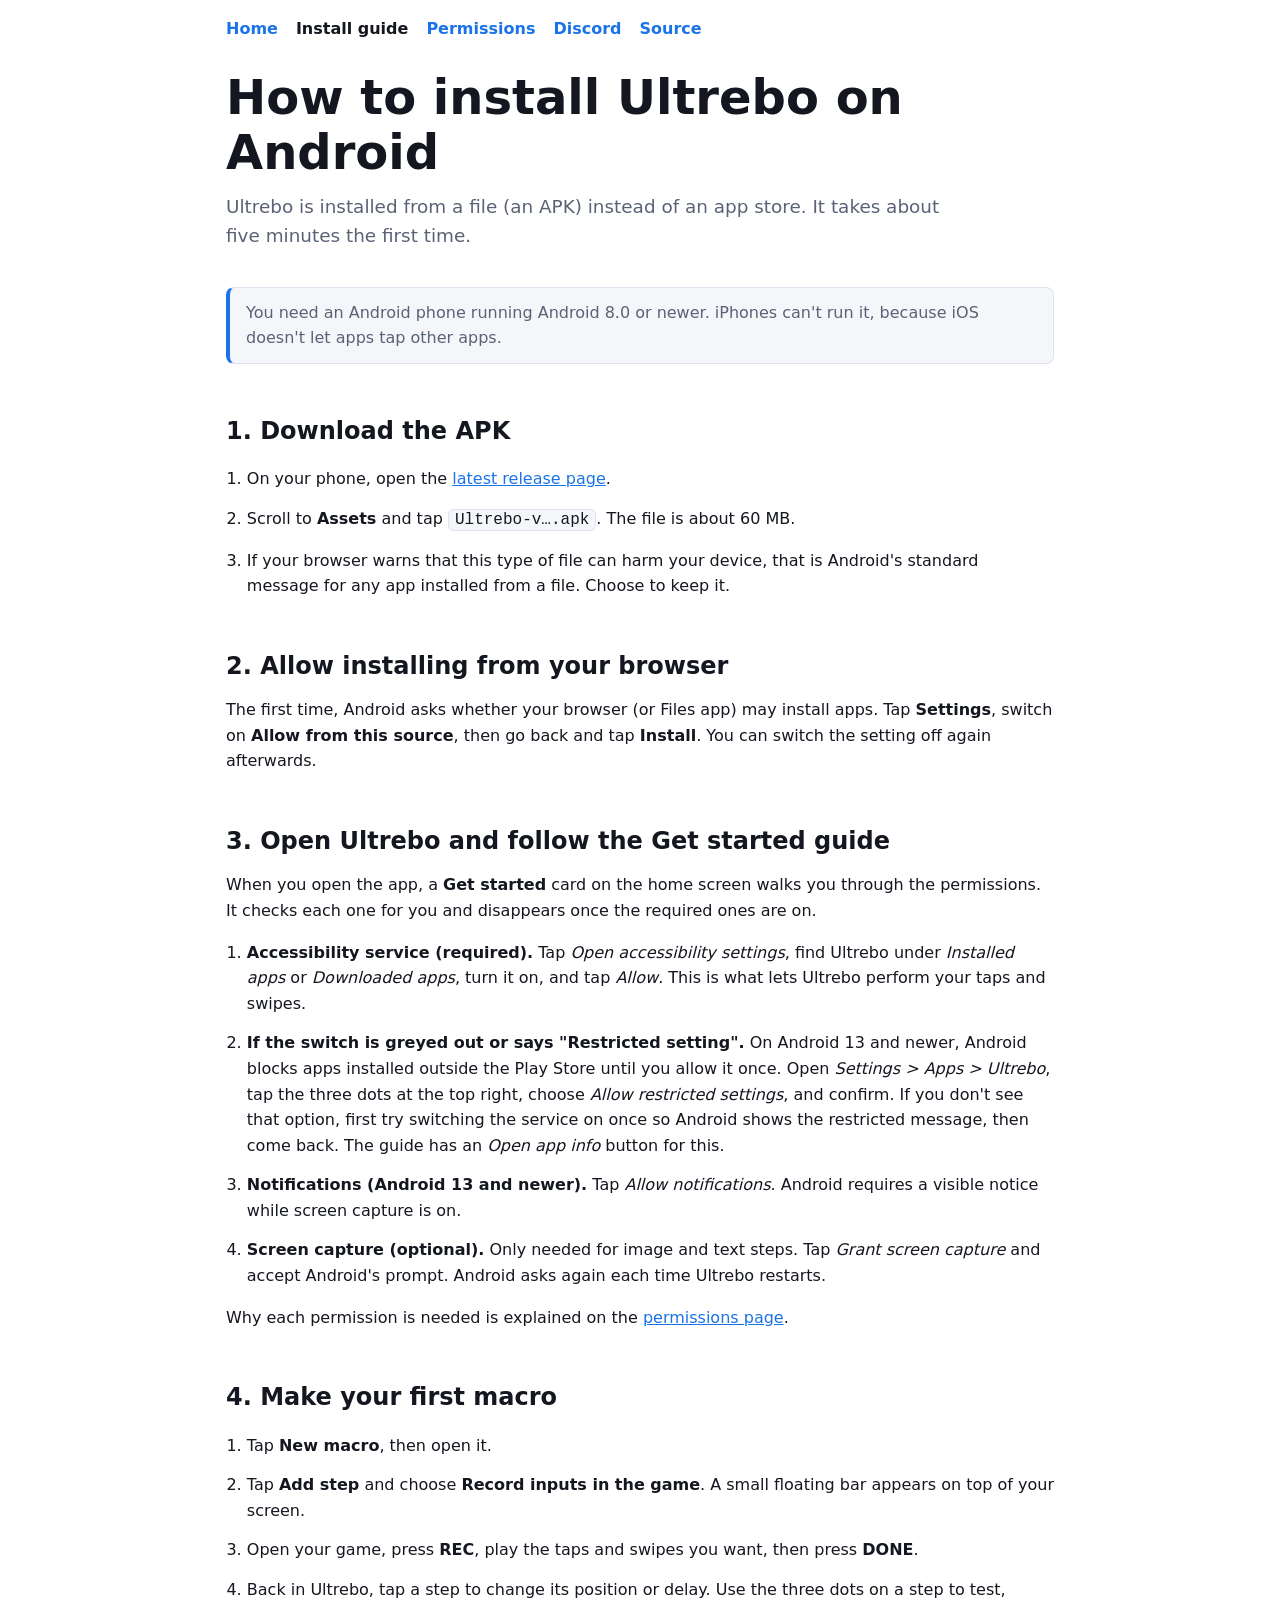
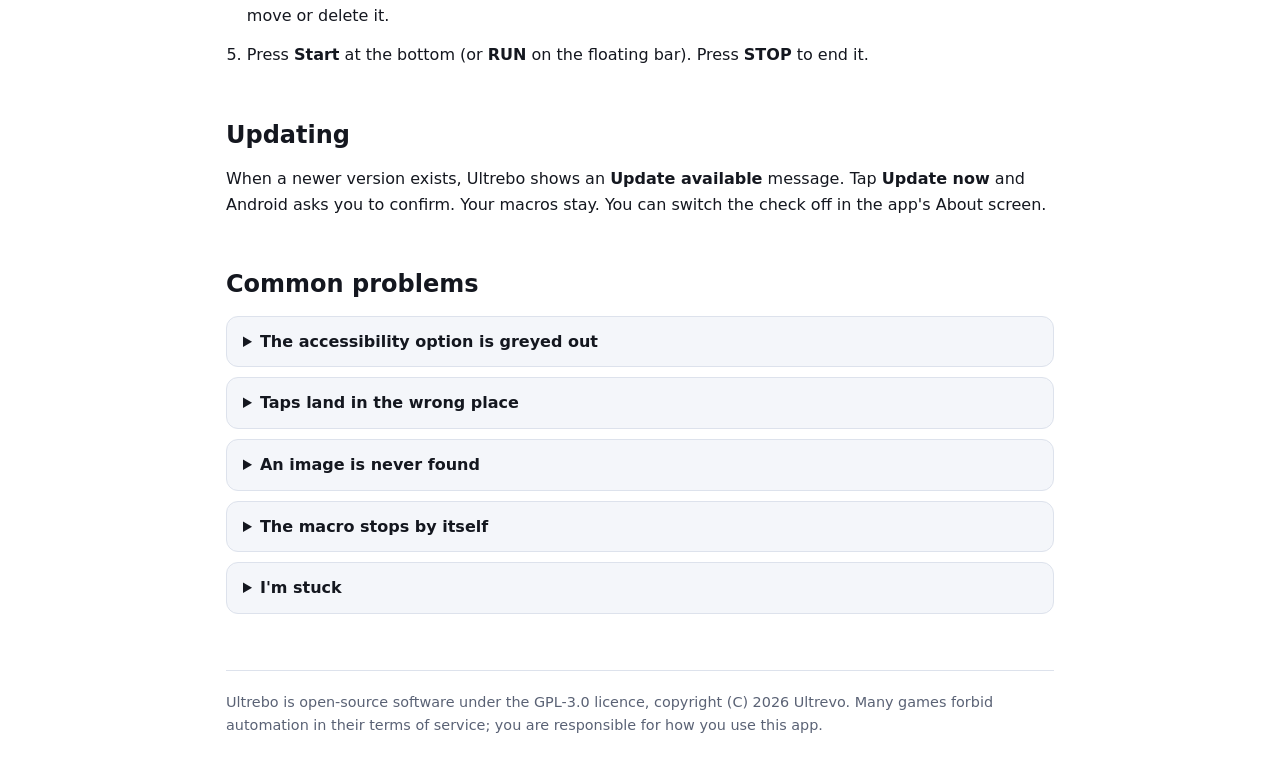
==== docs/install.html @ 1cd077d4 "Add Install guide and Permissions pages, share one stylesheet, update sitemap" ====
<!doctype html>
<html lang="en">
<head>
<meta charset="utf-8">
<meta name="viewport" content="width=device-width, initial-scale=1">
<title>How to install Ultrebo on Android (step by step)</title>
<meta name="description" content="Step-by-step guide to installing Ultrebo from an APK on Android, switching on the accessibility service, allowing restricted settings, and recording your first macro.">
<meta name="robots" content="index,follow">
<meta name="theme-color" content="#1a73e8">
<link rel="canonical" href="https://ultrevo.github.io/Ultrebo/install.html">
<link rel="icon" href="favicon.svg" type="image/svg+xml">
<meta property="og:type" content="article">
<meta property="og:title" content="How to install Ultrebo on Android (step by step)">
<meta property="og:description" content="Step-by-step guide to installing Ultrebo from an APK on Android, switching on the accessibility service, allowing restricted settings, and recording your first macro.">
<meta property="og:url" content="https://ultrevo.github.io/Ultrebo/install.html">
<meta property="og:site_name" content="Ultrebo">
<link rel="stylesheet" href="style.css">
</head>
<body>
<div class="wrap">
<nav class="site" aria-label="Site"><a href="./">Home</a><a href="install.html" aria-current="page">Install guide</a><a href="permissions.html">Permissions</a><a href="https://discord.gg/mAKGfaAWWW">Discord</a><a href="https://github.com/Ultrevo/Ultrebo">Source</a></nav>
<header class="page-title">
  <h1>How to install Ultrebo on Android</h1>
  <p class="lead">Ultrebo is installed from a file (an APK) instead of an app store. It takes about five minutes the first time.</p>
</header>

<div class="callout"><p>You need an Android phone running Android 8.0 or newer. iPhones can't run it, because iOS doesn't let apps tap other apps.</p></div>

<h2>1. Download the APK</h2>
<ol class="steps">
  <li>On your phone, open the <a href="https://github.com/Ultrevo/Ultrebo/releases/latest">latest release page</a>.</li>
  <li>Scroll to <strong>Assets</strong> and tap <code>Ultrebo-v….apk</code>. The file is about 60 MB.</li>
  <li>If your browser warns that this type of file can harm your device, that is Android's standard message for any app installed from a file. Choose to keep it.</li>
</ol>

<h2>2. Allow installing from your browser</h2>
<p>The first time, Android asks whether your browser (or Files app) may install apps. Tap <strong>Settings</strong>, switch on <strong>Allow from this source</strong>, then go back and tap <strong>Install</strong>. You can switch the setting off again afterwards.</p>

<h2>3. Open Ultrebo and follow the Get started guide</h2>
<p>When you open the app, a <strong>Get started</strong> card on the home screen walks you through the permissions. It checks each one for you and disappears once the required ones are on.</p>
<ol class="steps">
  <li><strong>Accessibility service (required).</strong> Tap <em>Open accessibility settings</em>, find Ultrebo under <em>Installed apps</em> or <em>Downloaded apps</em>, turn it on, and tap <em>Allow</em>. This is what lets Ultrebo perform your taps and swipes.</li>
  <li><strong>If the switch is greyed out or says "Restricted setting".</strong> On Android 13 and newer, Android blocks apps installed outside the Play Store until you allow it once. Open <em>Settings &gt; Apps &gt; Ultrebo</em>, tap the three dots at the top right, choose <em>Allow restricted settings</em>, and confirm. If you don't see that option, first try switching the service on once so Android shows the restricted message, then come back. The guide has an <em>Open app info</em> button for this.</li>
  <li><strong>Notifications (Android 13 and newer).</strong> Tap <em>Allow notifications</em>. Android requires a visible notice while screen capture is on.</li>
  <li><strong>Screen capture (optional).</strong> Only needed for image and text steps. Tap <em>Grant screen capture</em> and accept Android's prompt. Android asks again each time Ultrebo restarts.</li>
</ol>
<p>Why each permission is needed is explained on the <a href="permissions.html">permissions page</a>.</p>

<h2>4. Make your first macro</h2>
<ol class="steps">
  <li>Tap <strong>New macro</strong>, then open it.</li>
  <li>Tap <strong>Add step</strong> and choose <strong>Record inputs in the game</strong>. A small floating bar appears on top of your screen.</li>
  <li>Open your game, press <strong>REC</strong>, play the taps and swipes you want, then press <strong>DONE</strong>.</li>
  <li>Back in Ultrebo, tap a step to change its position or delay. Use the three dots on a step to test, move or delete it.</li>
  <li>Press <strong>Start</strong> at the bottom (or <strong>RUN</strong> on the floating bar). Press <strong>STOP</strong> to end it.</li>
</ol>

<h2>Updating</h2>
<p>When a newer version exists, Ultrebo shows an <strong>Update available</strong> message. Tap <strong>Update now</strong> and Android asks you to confirm. Your macros stay. You can switch the check off in the app's About screen.</p>

<h2>Common problems</h2>
<details><summary>The accessibility option is greyed out</summary><p>Allow restricted settings for Ultrebo (step 3 above), then try again.</p></details>
<details><summary>Taps land in the wrong place</summary><p>Re-record after changing screen rotation or display size. Positions are absolute screen coordinates.</p></details>
<details><summary>An image is never found</summary><p>Re-crop it, lower the match threshold (try 0.75), and make sure screen capture is on.</p></details>
<details><summary>The macro stops by itself</summary><p>Android may have switched the accessibility service off, as some battery savers do. Turn it on again and exclude Ultrebo from battery optimisation.</p></details>
<details><summary>I'm stuck</summary><p>Join the <a href="https://discord.gg/mAKGfaAWWW">Discord server</a> and open a support ticket. Say your phone model and Android version.</p></details>

<footer>
  <p class="small">Ultrebo is open-source software under the GPL-3.0 licence, copyright (C) 2026 Ultrevo. Many games forbid
  automation in their terms of service; you are responsible for how you use this app.</p>
</footer>
</div>
</body>
</html>
---- docs/style.css ----
:root {
    --bg: #ffffff; --surface: #f4f6fa; --text: #14171f; --muted: #5a6275;
    --accent: #1a73e8; --accent-text: #ffffff; --border: #dde2ec; --ok: #137333;
  }
  @media (prefers-color-scheme: dark) {
    :root {
      --bg: #11141b; --surface: #1a1f2a; --text: #eceff6; --muted: #a2abbd;
      --accent: #6aa8ff; --accent-text: #0b1220; --border: #2b3242; --ok: #7bd88f;
    }
  }
  * { box-sizing: border-box; }
  body { margin: 0; background: var(--bg); color: var(--text);
         font: 16px/1.6 system-ui, -apple-system, "Segoe UI", Roboto, sans-serif; }
  .wrap { max-width: 860px; margin: 0 auto; padding: 0 16px; }
  header.hero { padding: 56px 0 40px; }
  h1 { font-size: clamp(2rem, 6vw, 3rem); line-height: 1.15; margin: 0 0 12px; }
  h2 { font-size: 1.5rem; margin: 48px 0 12px; }
  h3 { font-size: 1.05rem; margin: 0 0 4px; }
  p { margin: 0 0 12px; }
  .lead { font-size: 1.15rem; color: var(--muted); max-width: 40em; }
  .buttons { display: flex; flex-wrap: wrap; gap: 12px; margin: 24px 0 8px; }
  a.btn { display: inline-block; padding: 12px 20px; border-radius: 10px; text-decoration: none;
          font-weight: 600; border: 1px solid var(--accent); }
  a.primary { background: var(--accent); color: var(--accent-text); }
  a.secondary { color: var(--accent); }
  .small { color: var(--muted); font-size: .9rem; }
  .grid { display: grid; gap: 12px; grid-template-columns: repeat(auto-fit, minmax(240px, 1fr)); }
  .card { background: var(--surface); border: 1px solid var(--border); border-radius: 12px; padding: 16px; }
  .card p { color: var(--muted); margin: 0; }
  table { width: 100%; border-collapse: collapse; background: var(--surface);
          border: 1px solid var(--border); border-radius: 12px; overflow: hidden; }
  th, td { text-align: left; vertical-align: top; padding: 12px 14px; border-bottom: 1px solid var(--border); }
  th { font-size: .85rem; text-transform: uppercase; letter-spacing: .04em; color: var(--muted); }
  tr:last-child td { border-bottom: 0; }
  td.perm { font-weight: 600; white-space: nowrap; }
  .tag { display: inline-block; font-size: .75rem; padding: 1px 8px; border-radius: 99px;
         border: 1px solid var(--border); color: var(--muted); margin-left: 6px; font-weight: 500; }
  ol { padding-left: 1.3em; } li { margin-bottom: 6px; }
  details { background: var(--surface); border: 1px solid var(--border); border-radius: 12px;
            padding: 12px 16px; margin-bottom: 10px; }
  summary { cursor: pointer; font-weight: 600; }
  details p { margin: 10px 0 0; color: var(--muted); }
  code { background: var(--surface); border: 1px solid var(--border); border-radius: 6px; padding: 1px 6px; }
  footer { margin: 56px 0 40px; padding-top: 20px; border-top: 1px solid var(--border); }
  a { color: var(--accent); }
  @media (max-width: 560px) { td.perm { white-space: normal; } }
  nav.site { display: flex; flex-wrap: wrap; gap: 4px 18px; padding: 16px 0 0; font-weight: 600; }
  nav.site a { text-decoration: none; }
  nav.site a[aria-current="page"] { color: var(--text); }
  .page-title { padding: 28px 0 8px; }
  .callout { background: var(--surface); border: 1px solid var(--border); border-left: 4px solid var(--accent);
             border-radius: 8px; padding: 12px 16px; margin: 16px 0; }
  .callout p { margin: 0; color: var(--muted); }
  .steps > li { margin-bottom: 14px; }
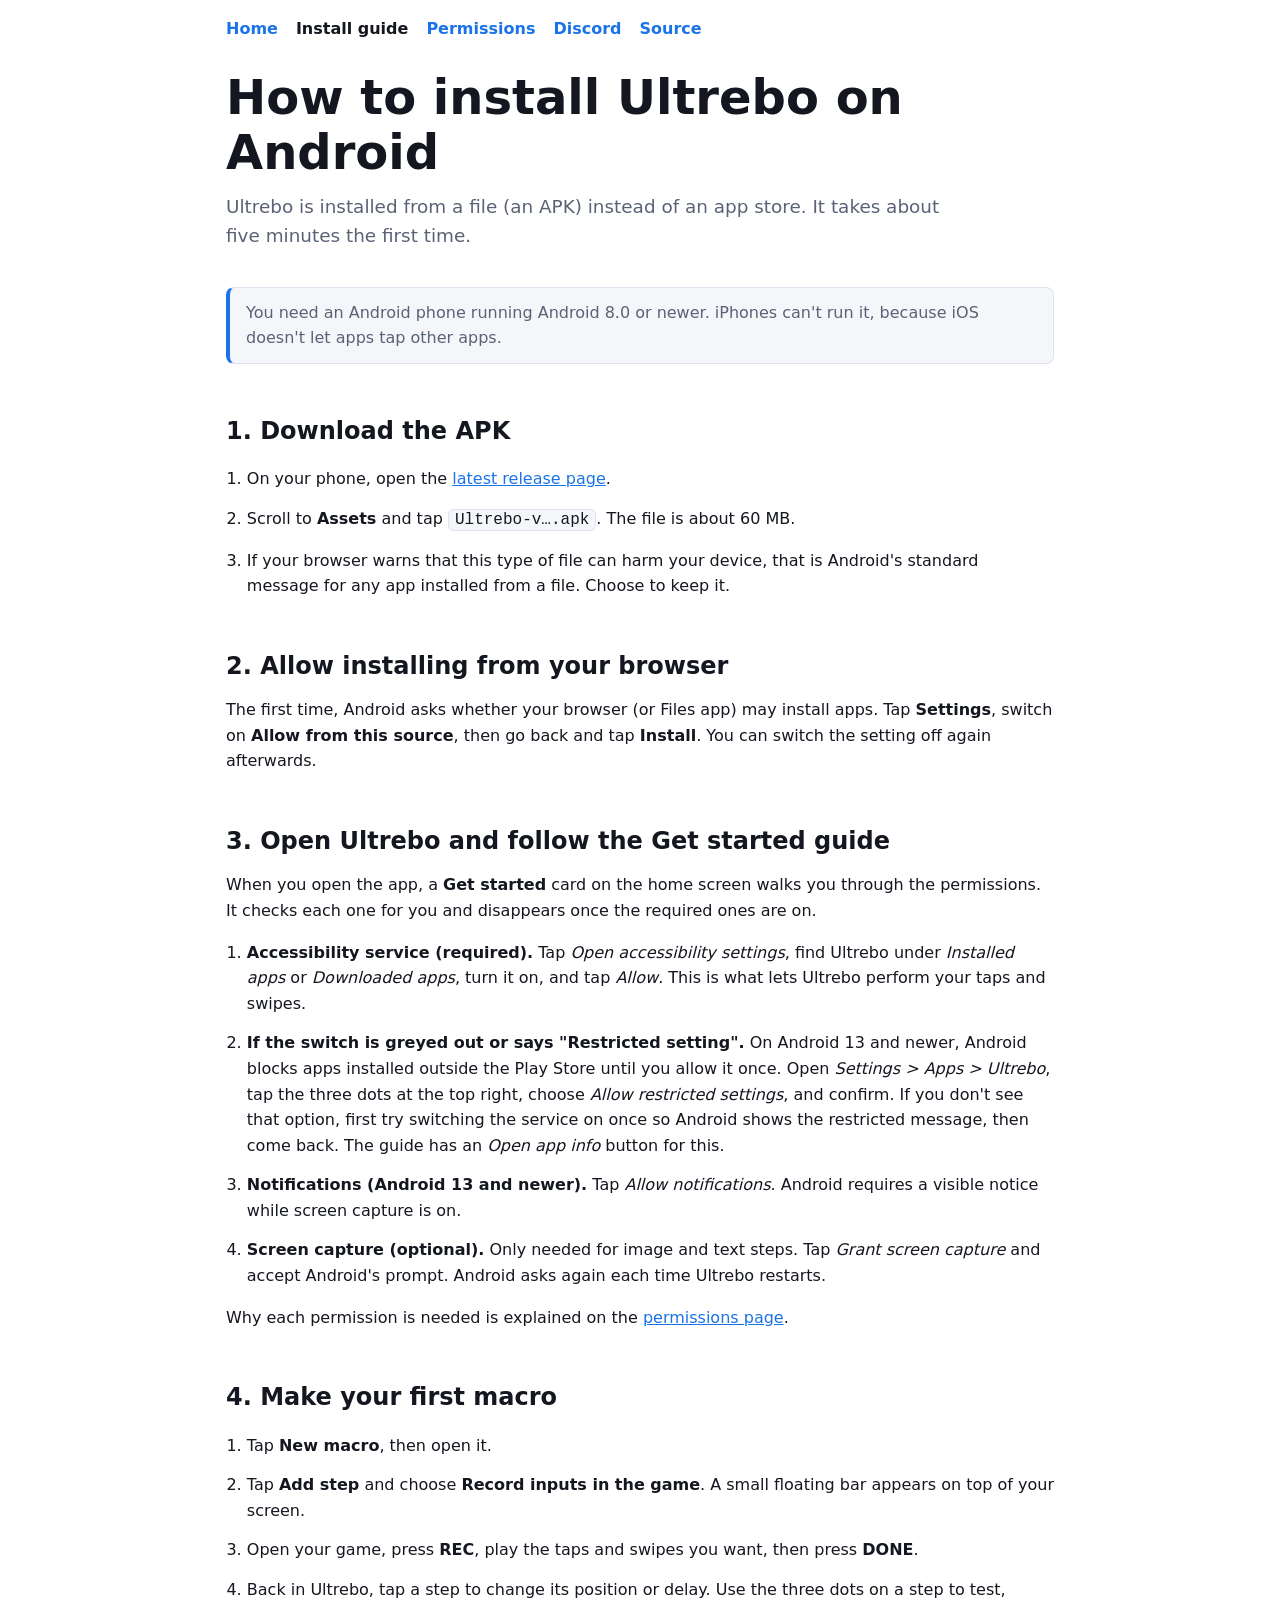
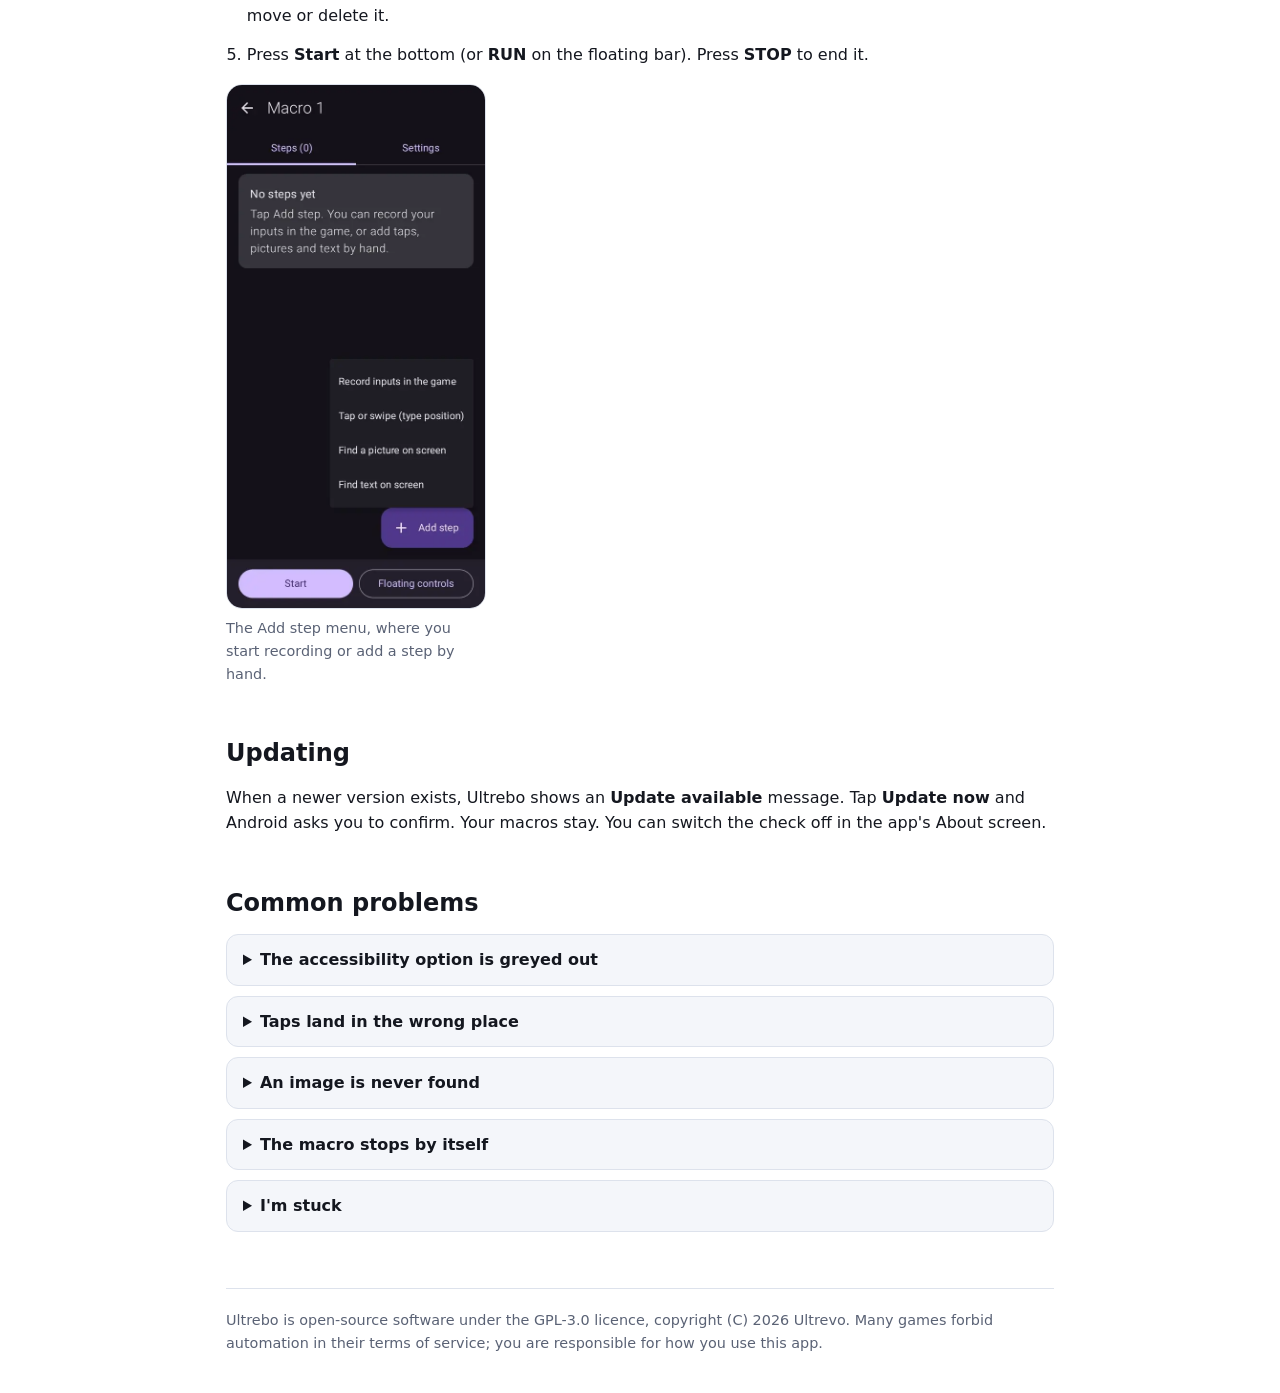
==== commit 87e72e1a: "Add app screenshots to the website" ====
--- a/docs/install.html
+++ b/docs/install.html
@@ -55,6 +55,12 @@
   <li>Press <strong>Start</strong> at the bottom (or <strong>RUN</strong> on the floating bar). Press <strong>STOP</strong> to end it.</li>
 </ol>
 
+<figure class="shot-single">
+  <img src="img/add-step.webp" width="540" height="1095" loading="lazy"
+       alt="The Add step menu in Ultrebo: record inputs in the game, tap or swipe, find a picture on screen, find text on screen">
+  <figcaption>The Add step menu, where you start recording or add a step by hand.</figcaption>
+</figure>
+
 <h2>Updating</h2>
 <p>When a newer version exists, Ultrebo shows an <strong>Update available</strong> message. Tap <strong>Update now</strong> and Android asks you to confirm. Your macros stay. You can switch the check off in the app's About screen.</p>
 
--- a/docs/style.css
+++ b/docs/style.css
@@ -53,3 +53,9 @@
   .callout p { margin: 0; color: var(--muted); }
   .steps > li { margin-bottom: 14px; }
 
+
+  .shots { display: grid; grid-template-columns: repeat(auto-fit, minmax(200px, 1fr)); gap: 16px; margin-top: 12px; }
+  .shots figure, .shot-single { margin: 0; }
+  .shots img, .shot-single img { width: 100%; height: auto; display: block; border-radius: 16px; border: 1px solid var(--border); }
+  figcaption { font-size: .9rem; color: var(--muted); margin-top: 8px; }
+  .shot-single { max-width: 260px; margin: 12px 0 20px; }
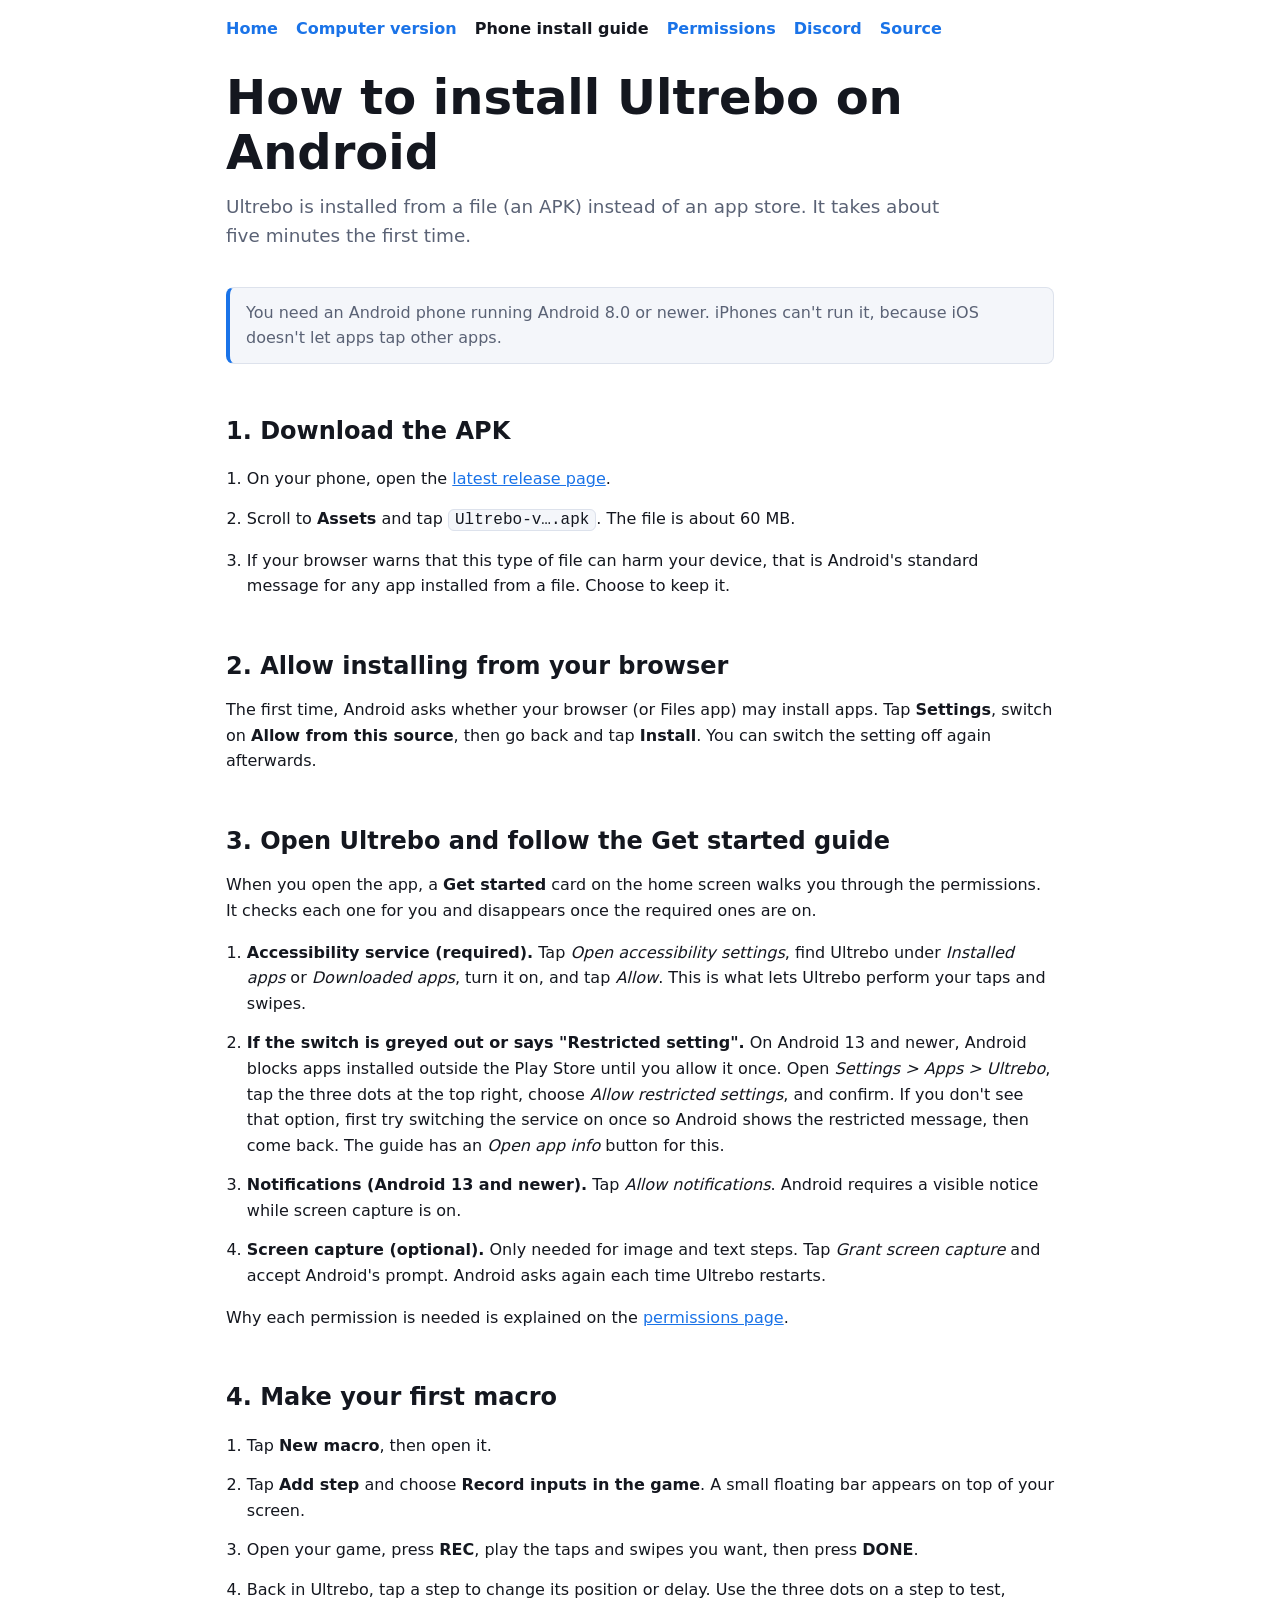
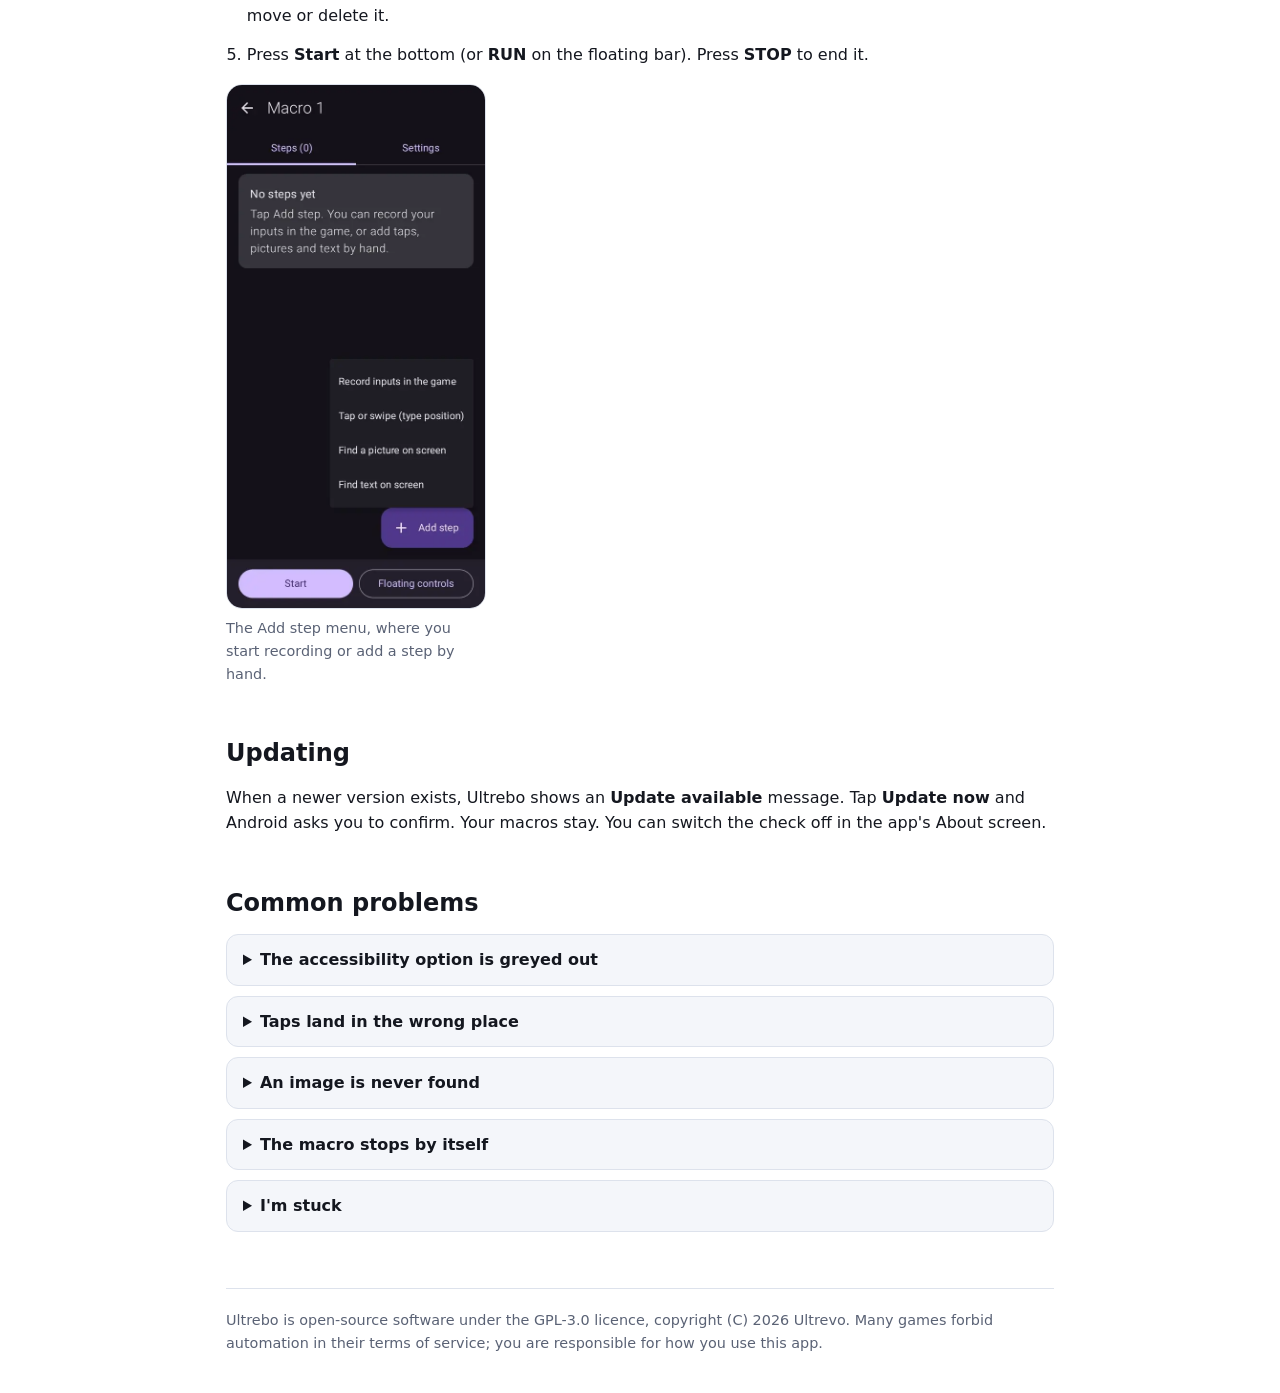
==== commit 9ced0a3d: "Add the computer version to the website: new page, menu links, sitemap" ====
--- a/docs/install.html
+++ b/docs/install.html
@@ -14,11 +14,28 @@
 <meta property="og:description" content="Step-by-step guide to installing Ultrebo from an APK on Android, switching on the accessibility service, allowing restricted settings, and recording your first macro.">
 <meta property="og:url" content="https://ultrevo.github.io/Ultrebo/install.html">
 <meta property="og:site_name" content="Ultrebo">
-<link rel="stylesheet" href="style.css">
+<link rel="stylesheet" href="style.css?v=4">
+<style>
+  /* Screenshot gallery: swipeable row on phones, three side-by-side cards on wider screens. */
+  .shots { display: flex; gap: 16px; overflow-x: auto; scroll-snap-type: x mandatory;
+           padding: 4px 0 12px; margin-top: 12px; -webkit-overflow-scrolling: touch; }
+  .shots figure { flex: 0 0 min(250px, 72%); scroll-snap-align: start; margin: 0;
+                  background: var(--surface); border: 1px solid var(--border); border-radius: 16px; padding: 10px; }
+  .shots img { width: 100%; height: auto; display: block; border-radius: 10px; }
+  .shots figcaption { font-size: .9rem; color: var(--text); margin: 10px 4px 4px; line-height: 1.4; }
+  @media (min-width: 720px) {
+    .shots { display: grid; grid-template-columns: repeat(3, 1fr); overflow: visible; }
+    .shots figure { flex: none; }
+  }
+  .shot-single { max-width: 260px; margin: 12px 0 20px; }
+  .shot-single img { width: 100%; height: auto; display: block; border-radius: 16px; border: 1px solid var(--border); }
+  .shot-single figcaption { font-size: .9rem; color: var(--muted); margin-top: 8px; }
+</style>
+
 </head>
 <body>
 <div class="wrap">
-<nav class="site" aria-label="Site"><a href="./">Home</a><a href="install.html" aria-current="page">Install guide</a><a href="permissions.html">Permissions</a><a href="https://discord.gg/mAKGfaAWWW">Discord</a><a href="https://github.com/Ultrevo/Ultrebo">Source</a></nav>
+<nav class="site" aria-label="Site"><a href="./">Home</a><a href="pc.html">Computer version</a><a href="install.html" aria-current="page">Phone install guide</a><a href="permissions.html">Permissions</a><a href="https://discord.gg/mAKGfaAWWW">Discord</a><a href="https://github.com/Ultrevo/Ultrebo">Source</a></nav>
 <header class="page-title">
   <h1>How to install Ultrebo on Android</h1>
   <p class="lead">Ultrebo is installed from a file (an APK) instead of an app store. It takes about five minutes the first time.</p>
--- a/docs/style.css
+++ b/docs/style.css
@@ -54,8 +54,17 @@
   .steps > li { margin-bottom: 14px; }
 
 
-  .shots { display: grid; grid-template-columns: repeat(auto-fit, minmax(200px, 1fr)); gap: 16px; margin-top: 12px; }
-  .shots figure, .shot-single { margin: 0; }
-  .shots img, .shot-single img { width: 100%; height: auto; display: block; border-radius: 16px; border: 1px solid var(--border); }
-  figcaption { font-size: .9rem; color: var(--muted); margin-top: 8px; }
+  /* Screenshot gallery: swipeable row on phones, three side-by-side cards on wider screens. */
+  .shots { display: flex; gap: 16px; overflow-x: auto; scroll-snap-type: x mandatory;
+           padding: 4px 0 12px; margin-top: 12px; -webkit-overflow-scrolling: touch; }
+  .shots figure { flex: 0 0 min(250px, 72%); scroll-snap-align: start; margin: 0;
+                  background: var(--surface); border: 1px solid var(--border); border-radius: 16px; padding: 10px; }
+  .shots img { width: 100%; height: auto; display: block; border-radius: 10px; }
+  .shots figcaption { font-size: .9rem; color: var(--text); margin: 10px 4px 4px; line-height: 1.4; }
+  @media (min-width: 720px) {
+    .shots { display: grid; grid-template-columns: repeat(3, 1fr); overflow: visible; }
+    .shots figure { flex: none; }
+  }
   .shot-single { max-width: 260px; margin: 12px 0 20px; }
+  .shot-single img { width: 100%; height: auto; display: block; border-radius: 16px; border: 1px solid var(--border); }
+  .shot-single figcaption { font-size: .9rem; color: var(--muted); margin-top: 8px; }
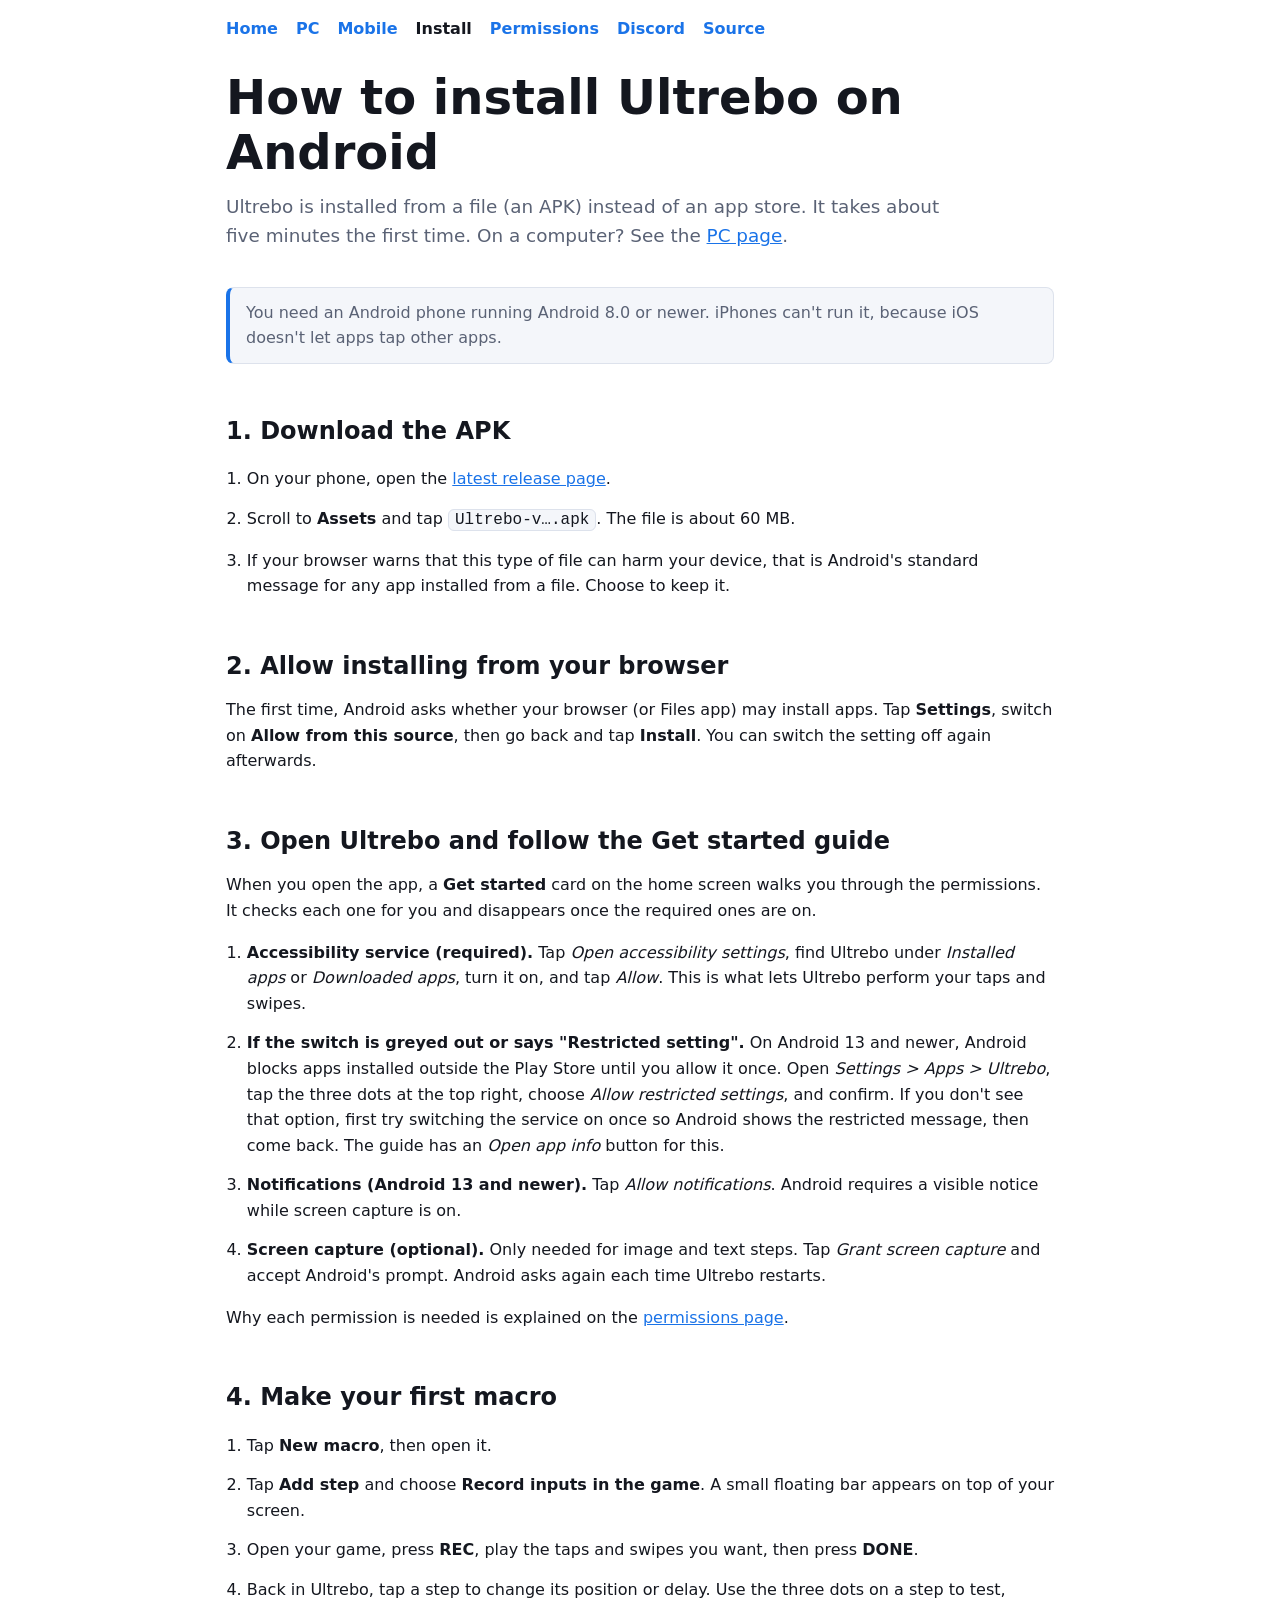
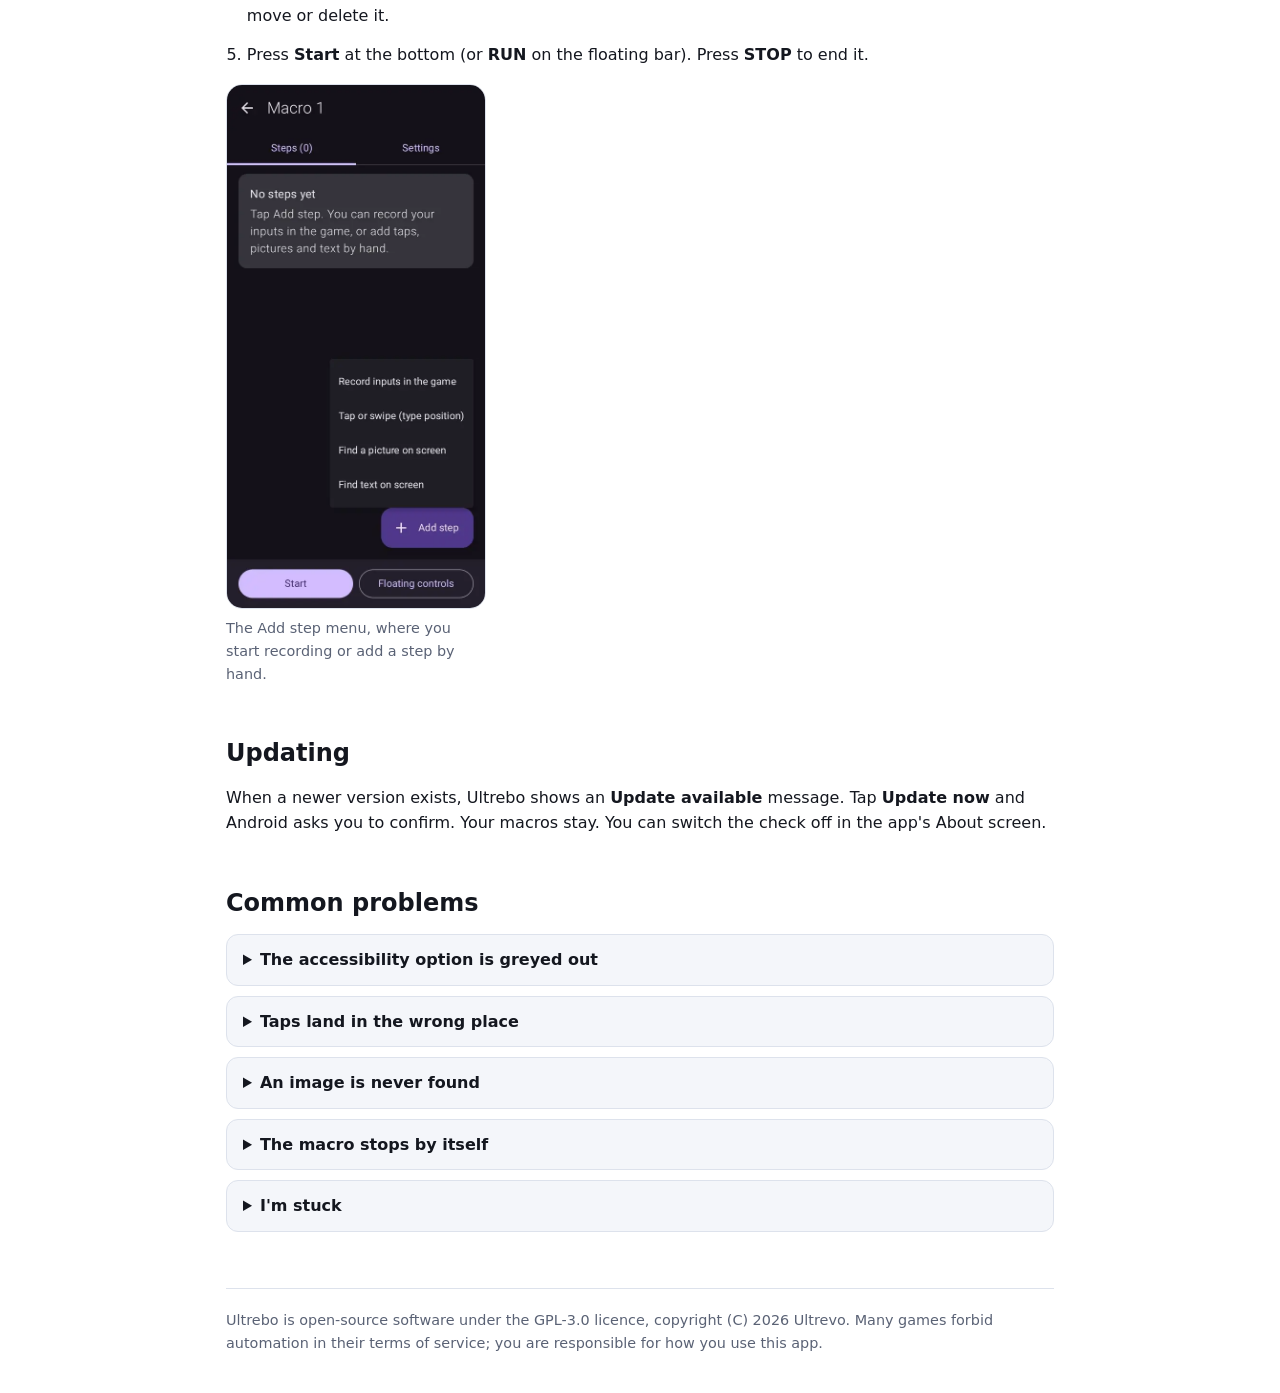
==== commit 1bb86950: "Website menu: Home, PC, Mobile, Install, Permissions; new overview home page and a separate Mobile p" ====
--- a/docs/install.html
+++ b/docs/install.html
@@ -35,10 +35,10 @@
 </head>
 <body>
 <div class="wrap">
-<nav class="site" aria-label="Site"><a href="./">Home</a><a href="pc.html">Computer version</a><a href="install.html" aria-current="page">Phone install guide</a><a href="permissions.html">Permissions</a><a href="https://discord.gg/mAKGfaAWWW">Discord</a><a href="https://github.com/Ultrevo/Ultrebo">Source</a></nav>
+<nav class="site" aria-label="Site"><a href="./">Home</a><a href="pc.html">PC</a><a href="mobile.html">Mobile</a><a href="install.html" aria-current="page">Install</a><a href="permissions.html">Permissions</a><a href="https://discord.gg/mAKGfaAWWW">Discord</a><a href="https://github.com/Ultrevo/Ultrebo">Source</a></nav>
 <header class="page-title">
   <h1>How to install Ultrebo on Android</h1>
-  <p class="lead">Ultrebo is installed from a file (an APK) instead of an app store. It takes about five minutes the first time.</p>
+  <p class="lead">Ultrebo is installed from a file (an APK) instead of an app store. It takes about five minutes the first time. On a computer? See the <a href="pc.html">PC page</a>.</p>
 </header>
 
 <div class="callout"><p>You need an Android phone running Android 8.0 or newer. iPhones can't run it, because iOS doesn't let apps tap other apps.</p></div>
